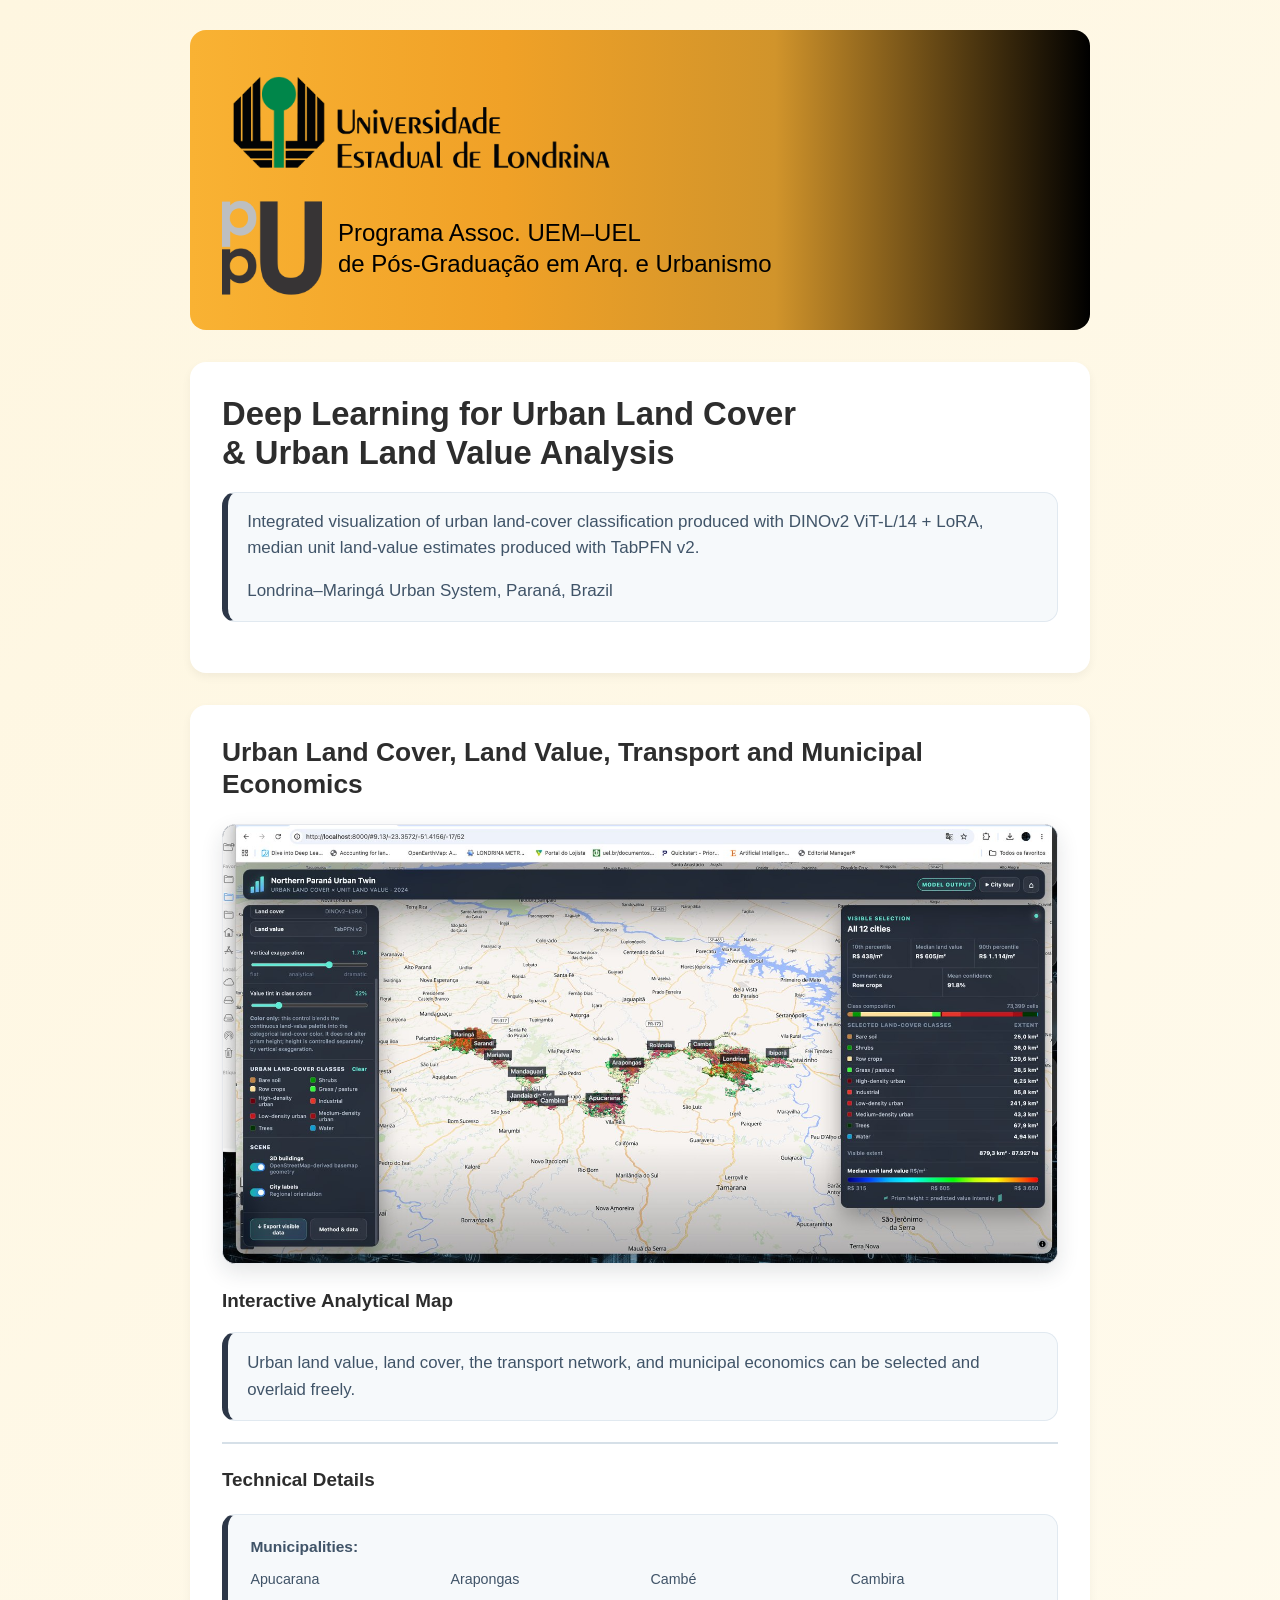
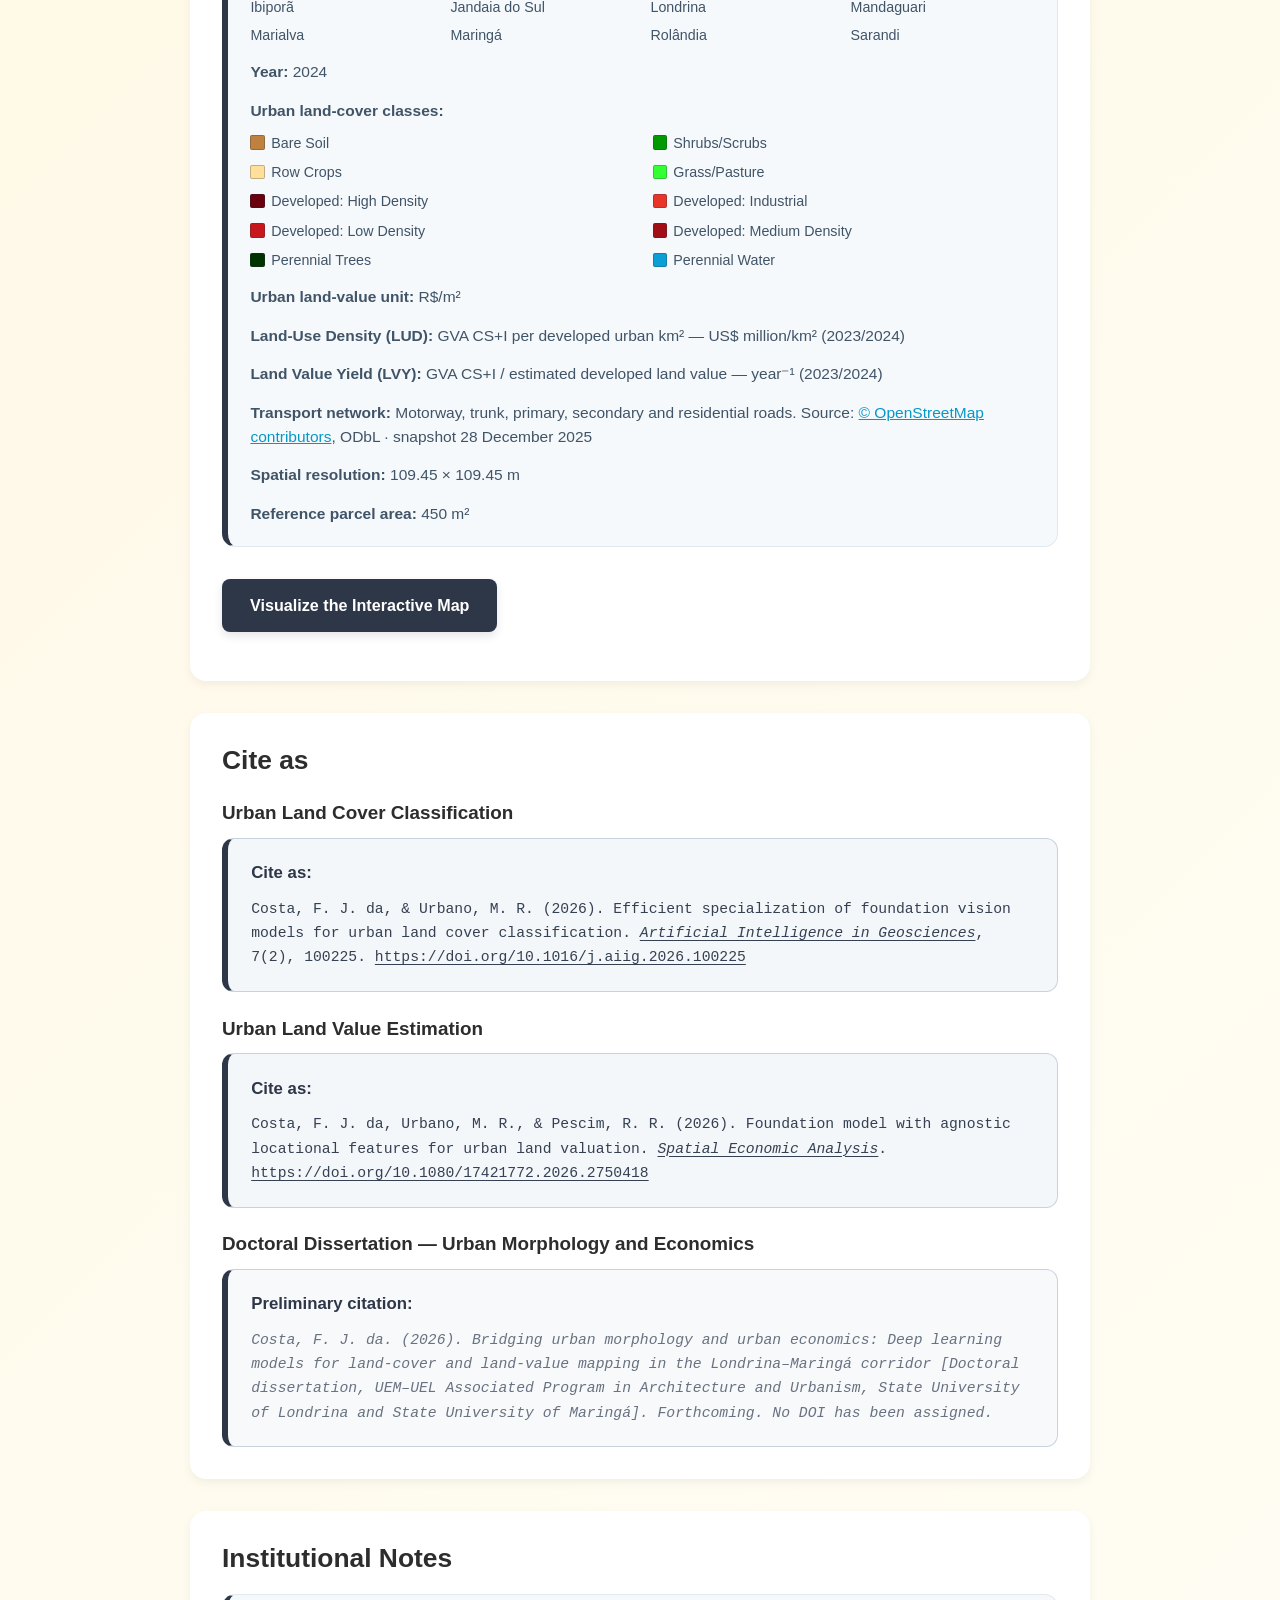
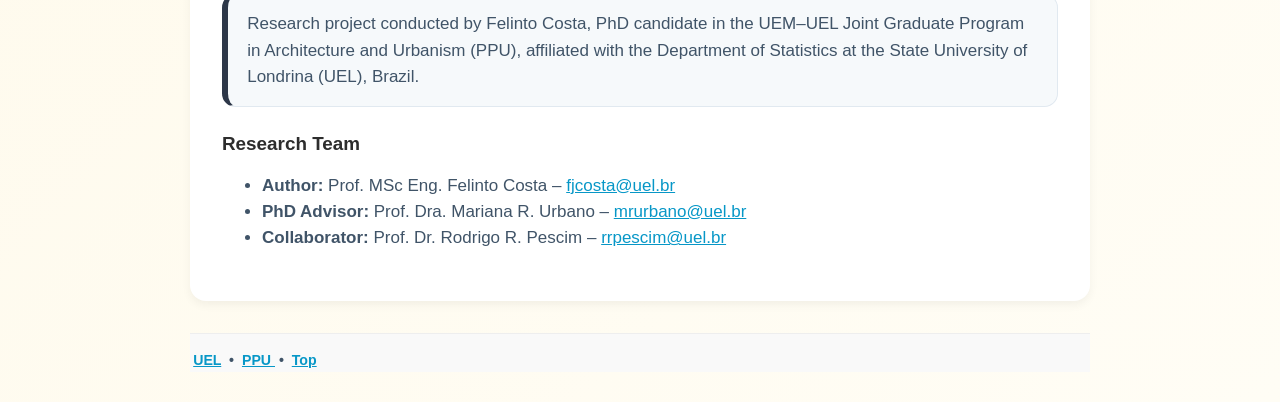
==== site/index.html @ 7b8588f8 "Add Spatial Economic Analysis DOI to land value citation Co-Authored-By: Claude Opus 5.5 <noreply@an" ====
<!DOCTYPE html>
<html lang="en">
<head>
  <meta charset="UTF-8" />
  <meta name="viewport" content="width=device-width, initial-scale=1" />
  <meta
    name="description"
    content="Interactive visualization of urban land cover, predicted unit land value, transportation and municipal land economics in the Londrina–Maringá urban system."
  />
  <title>Land Cover, Land Value, Transport and Municipal Land Economics — Northern Paraná</title>

  <style>
    :root {
      --primary: #F9B233;
      --primary-hover: #e5a326;
      --background-gradient:
        linear-gradient(135deg, #fef6e0 0%, #fffdf5 100%);
      --text: #2d2d2d;
      --body-text: #405468;
      --link: #0797c7;
      --line: #d6e0e8;
      --facts-background: #f6f9fb;
    }

    * {
      box-sizing: border-box;
    }

    html,
    body {
      background: var(--background-gradient);
    }

    html {
      scroll-behavior: smooth;
    }

    body {
      margin: 0 auto;
      max-width: 1400px;
      padding: 30px;
      color: var(--body-text);
      font-family:
        -apple-system, BlinkMacSystemFont, "Segoe UI", Roboto, Oxygen,
        Ubuntu, Cantarell, "Helvetica Neue", Arial, sans-serif;
      font-size: 17px;
      line-height: 1.55;
    }

    a {
      color: var(--link);
    }

    .institution-header {
      display: flex;
      flex-direction: column;
      align-items: flex-start;
      background:
        linear-gradient(
          to right,
          #F9B233 0%,
          #f0a127 35%,
          #d1942b 65%,
          #000000 100%
        );
      color: white;
      padding: 2rem;
      border-radius: 1rem;
      margin: 0 auto;
      max-width: 900px;
      gap: 1rem;
    }

    .logo-row {
      display: flex;
      flex-direction: row;
      gap: 1rem;
      align-items: center;
      width: 100%;
    }

    .institution-header img {
      display: block;
      margin: 0;
      height: auto;
      object-fit: contain;
    }

    .logo-uel {
      width: 400px;
      max-width: 72vw;
    }

    .logo-ppu {
      width: 100px;
      flex: 0 0 auto;
    }

    .institution-text {
      text-align: left;
      font-size: 1.5rem;
      line-height: 1.3;
      color: #000;
      font-family: Lato, Arial, sans-serif;
    }

    main.container {
      max-width: 900px;
      margin: 0 auto;
    }

    .block {
      background-color: white;
      padding: 2rem;
      border-radius: 1rem;
      margin-bottom: 2rem;
      box-shadow: 0 4px 10px rgba(0, 0, 0, 0.05);
    }

    main.container > .block:first-child {
      margin-top: 2rem;
    }

    .block h1,
    .block h2,
    .block h3 {
      color: var(--text);
      line-height: 1.2;
    }

    .block h1 {
      margin: 0 0 0.7rem;
      font-size: 2.05rem;
    }

    .block h2 {
      margin: 0 0 1rem;
      font-size: 1.65rem;
    }

    .block h3 {
      margin-top: 1.6rem;
      margin-bottom: 0.65rem;
      font-size: 1.18rem;
    }

    .block p {
      margin-top: 0;
    }

    .block a.contrast {
      display: inline-block;
      padding: 14px 28px;
      background: #2d3748;
      color: #ffffff;
      text-decoration: none;
      border-radius: 8px;
      transition: all 0.3s ease;
      font-weight: 600;
      font-size: 0.95em;
      box-shadow: 0 4px 10px rgba(0, 0, 0, 0.1);
      margin-top: 10px;
    }

    .block a.contrast:hover {
      background: #F9B233;
      color: #000000;
      transform: translateY(-3px);
      box-shadow: 0 6px 15px rgba(249, 178, 51, 0.4);
    }

    .map-preview {
      margin: 1.5rem 0;
      border-radius: 0.8rem;
      overflow: hidden;
      border: 1px solid #e5e7eb;
      box-shadow: 0 8px 22px rgba(25, 35, 45, 0.12);
      background: #1f2937;
    }

    .map-preview img {
      display: block;
      width: 100%;
      height: auto;
      margin: 0;
    }

    .facts {
      display: grid;
      grid-template-columns: 1fr;
      gap: 0.9rem;
      margin: 1.35rem 0;
      padding: 1.3rem 1.4rem;
      background: var(--facts-background);
      border: 1px solid #e1e9f0;
      border-left: 6px solid #2d3748;
      border-radius: 0.85rem;
      font-size: 0.97rem;
    }

    .facts p {
      margin: 0;
    }

    .map-section-divider {
      border: 0;
      border-top: 2px solid var(--line);
      margin: 1.3rem 0;
    }

    .map-intro {
      max-width: 52rem;
      margin-bottom: 0;
      font-size: 1.05rem;
      line-height: 1.65;
    }

    .overview-box {
      margin: 1.2rem 0;
      padding: 1rem 1.2rem;
      background: var(--facts-background);
      border: 1px solid #e1e9f0;
      border-left: 6px solid #2d3748;
      border-radius: 0.85rem;
    }

    .overview-box .map-intro {
      margin: 0;
    }

    .overview-box p:last-child {
      margin-bottom: 0;
    }

    .municipality-list {
      display: grid;
      grid-template-columns: repeat(4, minmax(0, 1fr));
      gap: 0.35rem 1rem;
      margin-top: 0.55rem;
      font-size: 0.92em;
    }

    .land-cover-class-list {
      display: grid;
      grid-template-columns: repeat(2, minmax(0, 1fr));
      gap: 0.45rem 1.25rem;
      margin-top: 0.55rem;
      font-size: 0.92em;
    }

    .land-cover-class-list span {
      display: flex;
      align-items: center;
      gap: 0.4rem;
    }

    .land-cover-class-list span::before {
      content: "";
      width: 0.78rem;
      height: 0.78rem;
      flex: 0 0 0.78rem;
      border: 1px solid rgba(35, 47, 62, 0.28);
      border-radius: 2px;
      background: var(--class-color);
    }

    .reference {
      font-size: 0.93rem;
      line-height: 1.55;
    }

    .citation-entry {
      margin-top: 1.4rem;
    }

    .citation-entry h3 {
      margin-bottom: 0.8rem;
    }

    .cite-box {
      background: #f4f7fa;
      border: 1px solid #c8d2df;
      border-left: 6px solid #2d3748;
      border-radius: 0.75rem;
      padding: 1.35rem 1.45rem;
      box-shadow: none;
    }

    .cite-box strong {
      display: block;
      margin-bottom: 0.65rem;
      color: #2d3748;
      font-size: 1.05rem;
      font-family:
        -apple-system, BlinkMacSystemFont, "Segoe UI", Roboto, Arial, sans-serif;
    }

    .cite-box p {
      margin: 0;
      color: #354052;
      font-family:
        "SFMono-Regular", Consolas, "Liberation Mono", Menlo, monospace;
      font-size: 0.92rem;
      line-height: 1.65;
      overflow-wrap: anywhere;
    }

    .cite-box a {
      color: inherit;
      text-decoration-thickness: 1px;
      text-underline-offset: 0.18em;
    }

    .cite-box.reserved {
      background: #f8f9fb;
      border-left-color: #2d3748;
    }

    .cite-box.reserved p {
      color: #687281;
      font-style: italic;
    }

    footer {
      max-width: 900px;
      margin: 0 auto;
      background: #f9f9f9;
      border-top: 1px solid #eee;
      padding: 1rem 0 0;
    }

    footer small {
      display: block;
      padding: 0 0.2rem;
      font-weight: 600;
    }

    @media (max-width: 720px) {
      body {
        padding: 14px;
      }

      .institution-header,
      .block {
        padding: 1.25rem;
      }

      .institution-text {
        font-size: 1rem;
      }

      .logo-uel {
        width: min(400px, 76vw);
      }

      .logo-ppu {
        width: 76px;
      }

      .facts {
        grid-template-columns: 1fr;
      }

      .municipality-list {
        grid-template-columns: repeat(2, minmax(0, 1fr));
      }

      .land-cover-class-list {
        grid-template-columns: 1fr;
      }
    }
  </style>
</head>

<body id="top">
  <section class="institution-header">
    <div class="logo-row">
      <img
        class="logo-uel"
        src="[data-uri]"
        alt="Logo da Universidade Estadual de Londrina"
      />
    </div>

    <div class="logo-row">
      <img
        class="logo-ppu"
        src="[data-uri]"
        alt="Logo do Programa Associado UEM–UEL de Pós-Graduação em Arquitetura e Urbanismo"
      />
      <div class="institution-text">
        <span>
          Programa Assoc. UEM–UEL<br />
          de Pós-Graduação em Arq. e Urbanismo
        </span>
      </div>
    </div>
  </section>

  <main class="container">
    <section class="block">
      <h1>
        Deep Learning for Urban Land Cover<br />
        &amp; Urban Land Value Analysis
      </h1>
      <div class="overview-box">
        <p>
          Integrated visualization of urban land-cover classification produced
          with DINOv2 ViT-L/14 + LoRA, median unit land-value estimates produced
          with TabPFN v2.
        </p>
        <p>Londrina–Maringá Urban System, Paraná, Brazil</p>
      </div>
    </section>

    <section class="block" id="map3d">
      <h2>Urban Land Cover, Land Value, Transport and Municipal Economics</h2>

      <div class="map-preview">
        <img
          src="[data-uri]"
          alt="Preview of the interactive three-dimensional urban land-cover, land-value and transport map"
        />
      </div>

      <h3>Interactive Analytical Map</h3>

      <div class="overview-box">
        <p class="map-intro">
          Urban land value, land cover, the transport network, and municipal
          economics can be selected and overlaid freely.
        </p>
      </div>

      <hr class="map-section-divider" />

      <h3>Technical Details</h3>

      <div class="facts">
        <div>
          <p><strong>Municipalities:</strong></p>
          <div class="municipality-list" aria-label="Municipalities covered by the portal">
            <span>Apucarana</span>
            <span>Arapongas</span>
            <span>Cambé</span>
            <span>Cambira</span>
            <span>Ibiporã</span>
            <span>Jandaia do Sul</span>
            <span>Londrina</span>
            <span>Mandaguari</span>
            <span>Marialva</span>
            <span>Maringá</span>
            <span>Rolândia</span>
            <span>Sarandi</span>
          </div>
        </div>
        <p><strong>Year:</strong> 2024</p>
        <div>
          <p><strong>Urban land-cover classes:</strong></p>
          <div class="land-cover-class-list" aria-label="Urban land-cover classes">
            <span style="--class-color: #bf8040">Bare Soil</span>
            <span style="--class-color: #009900">Shrubs/Scrubs</span>
            <span style="--class-color: #ffdf99">Row Crops</span>
            <span style="--class-color: #33ff33">Grass/Pasture</span>
            <span style="--class-color: #69000d">Developed: High Density</span>
            <span style="--class-color: #e93529">Developed: Industrial</span>
            <span style="--class-color: #c7171c">Developed: Low Density</span>
            <span style="--class-color: #a10e15">Developed: Medium Density</span>
            <span style="--class-color: #003300">Perennial Trees</span>
            <span style="--class-color: #0b9fd5">Perennial Water</span>
          </div>
        </div>
        <p><strong>Urban land-value unit:</strong> R$/m²</p>
        <p><strong>Land-Use Density (LUD):</strong> GVA CS+I per developed urban km² — US$ million/km² (2023/2024)</p>
        <p><strong>Land Value Yield (LVY):</strong> GVA CS+I / estimated developed land value — year⁻¹ (2023/2024)</p>
        <p>
          <strong>Transport network:</strong> Motorway, trunk, primary,
          secondary and residential roads. Source:
          <a href="https://www.openstreetmap.org/" target="_blank" rel="noopener">© OpenStreetMap contributors</a>,
          ODbL · snapshot 28 December 2025
        </p>
        <p><strong>Spatial resolution:</strong> 109.45 × 109.45 m</p>
        <p><strong>Reference parcel area:</strong> 450 m²</p>
      </div>

      <p>
        <a href="map3d/" class="contrast">
          Visualize the Interactive Map
        </a>
      </p>
    </section>

    <section class="block">
      <h2>Cite as</h2>

      <div class="citation-entry">
        <h3>Urban Land Cover Classification</h3>
        <div class="cite-box">
          <strong>Cite as:</strong>
          <p>
            Costa, F. J. da, &amp; Urbano, M. R. (2026).
            Efficient specialization of foundation vision models for urban land
            cover classification.
            <em><a
              href="https://www.sciencedirect.com/journal/artificial-intelligence-in-geosciences"
              target="_blank"
              rel="noopener"
            >Artificial Intelligence in Geosciences</a></em>, 7(2), 100225.
            <a
              href="https://doi.org/10.1016/j.aiig.2026.100225"
              target="_blank"
              rel="noopener"
            >https://doi.org/10.1016/j.aiig.2026.100225</a>
          </p>
        </div>
      </div>

      <div class="citation-entry">
        <h3>Urban Land Value Estimation</h3>
        <div class="cite-box">
          <strong>Cite as:</strong>
          <p>
            Costa, F. J. da, Urbano, M. R., &amp; Pescim, R. R. (2026).
            Foundation model with agnostic locational features for urban land
            valuation. <em><a href="https://www.tandfonline.com/journals/rsea20"
            target="_blank" rel="noopener">Spatial Economic Analysis</a></em>.
            <a
              href="https://doi.org/10.1080/17421772.2026.2750418"
              target="_blank"
              rel="noopener"
            >https://doi.org/10.1080/17421772.2026.2750418</a>
          </p>
        </div>
      </div>

      <div class="citation-entry">
        <h3>Doctoral Dissertation — Urban Morphology and Economics</h3>
        <div class="cite-box reserved">
          <strong>Preliminary citation:</strong>
          <p>
            Costa, F. J. da. (2026). <em>Bridging urban morphology and urban
            economics: Deep learning models for land-cover and land-value
            mapping in the Londrina–Maringá corridor</em> [Doctoral
            dissertation, UEM–UEL Associated Program in Architecture and
            Urbanism, State University of Londrina and State University of
            Maringá]. Forthcoming. No DOI has been assigned.
          </p>
        </div>
      </div>
    </section>

    <section class="block">
      <h2>Institutional Notes</h2>
      <div class="overview-box">
        <p>
          Research project conducted by Felinto Costa, PhD candidate in the
          UEM–UEL Joint Graduate Program in Architecture and Urbanism (PPU),
          affiliated with the Department of Statistics at the State University
          of Londrina (UEL), Brazil.
        </p>
      </div>

      <h3>Research Team</h3>
      <ul>
        <li>
          <strong>Author:</strong>
          Prof. MSc Eng. Felinto Costa –
          <a href="mailto:fjcosta@uel.br">fjcosta@uel.br</a>
        </li>
        <li>
          <strong>PhD Advisor:</strong>
          Prof. Dra. Mariana R. Urbano –
          <a href="mailto:mrurbano@uel.br">mrurbano@uel.br</a>
        </li>
        <li>
          <strong>Collaborator:</strong>
          Prof. Dr. Rodrigo R. Pescim –
          <a href="mailto:rrpescim@uel.br">rrpescim@uel.br</a>
        </li>
      </ul>
    </section>
  </main>

  <footer class="container">
    <small>
      <a href="https://www.uel.br" target="_blank" rel="noopener">UEL</a>
      &nbsp;•&nbsp;
      <a
        href="https://www.uel.br/pos/ppuarqurb_uem_uel/"
        target="_blank"
        rel="noopener"
      >
        PPU
      </a>
      &nbsp;•&nbsp;
      <a href="#top">Top</a>
    </small>
  </footer>
</body>
</html>
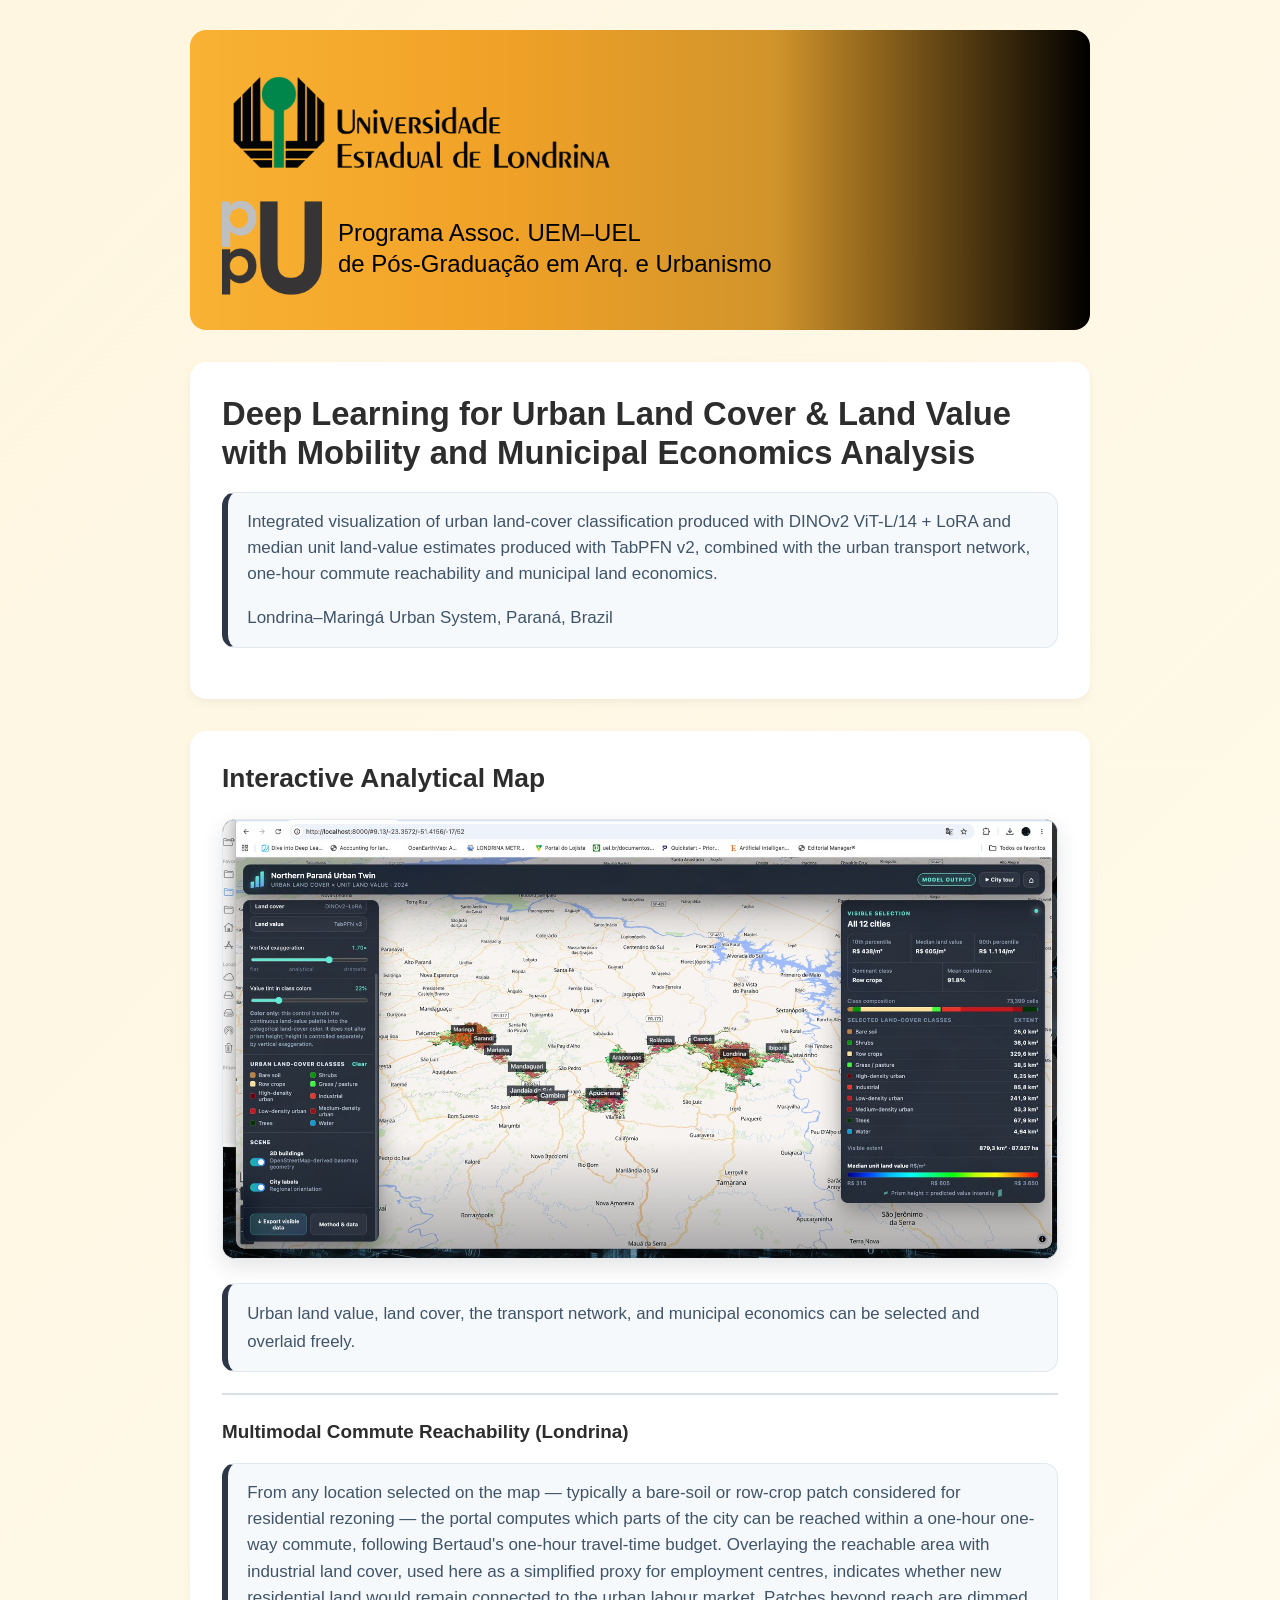
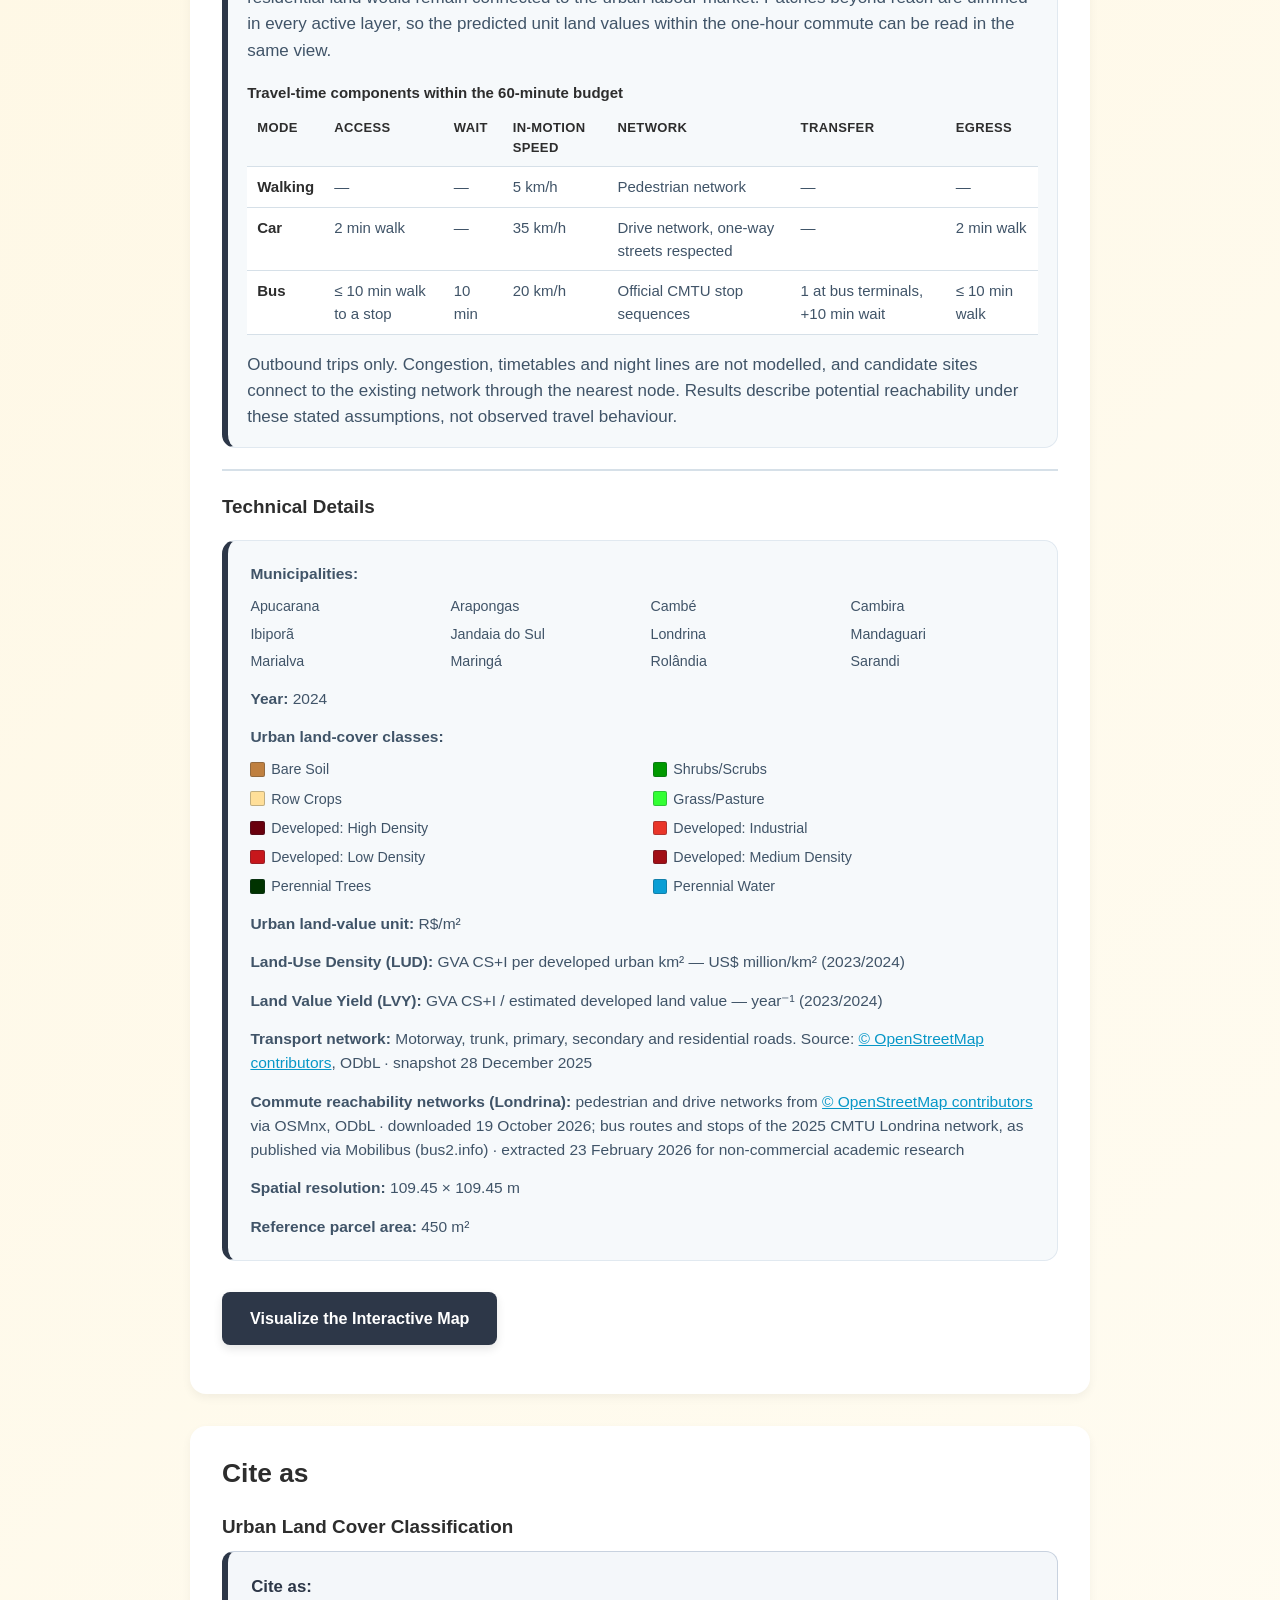
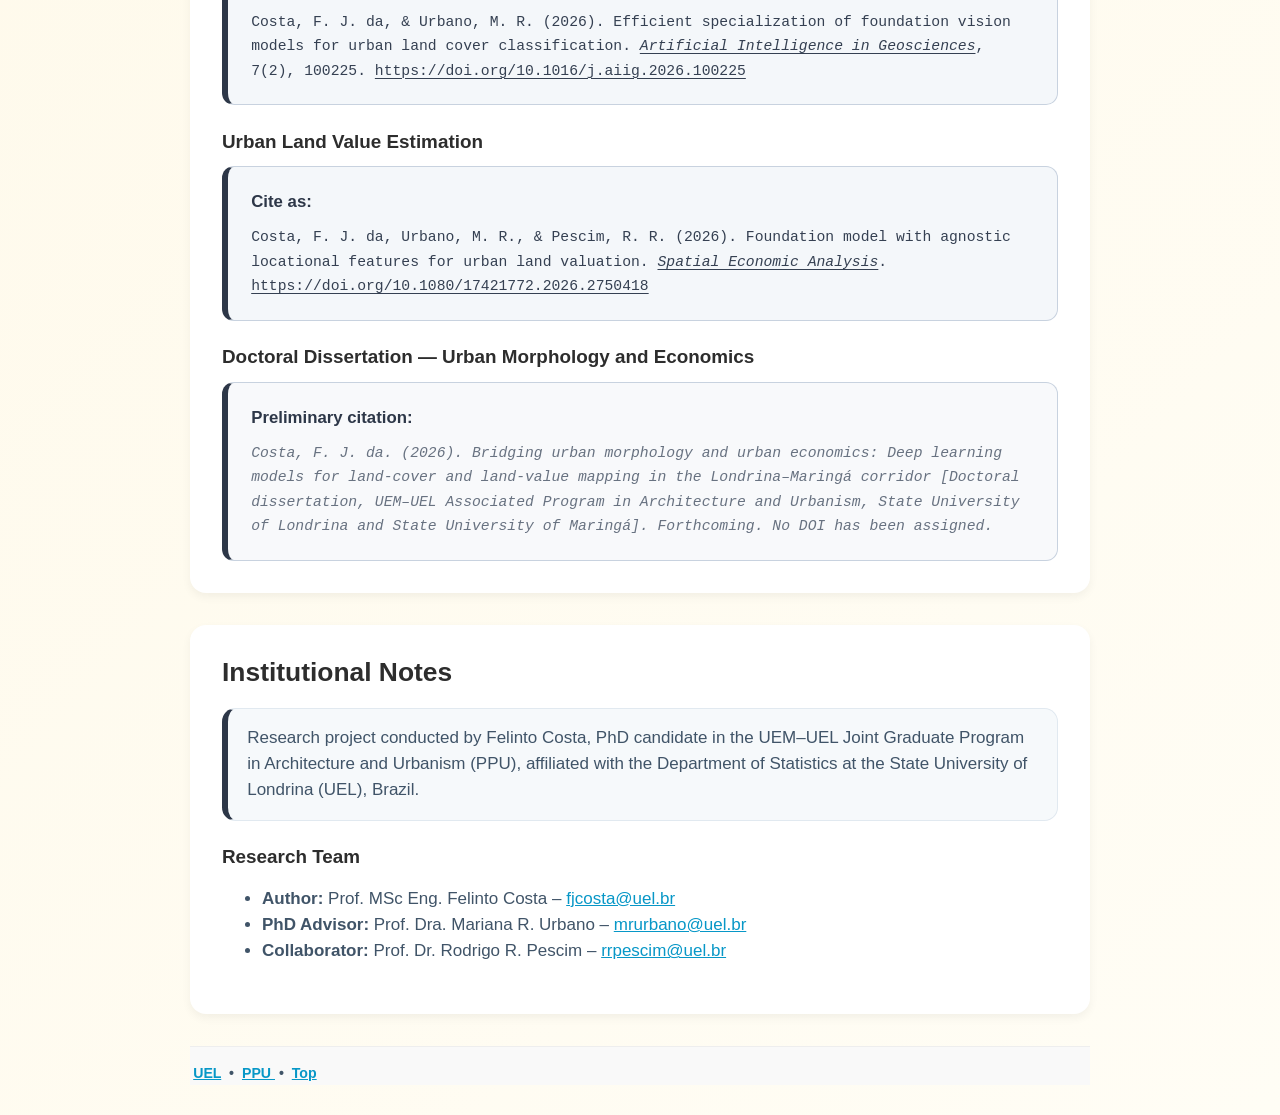
==== commit 06080101: "Add multimodal one-hour commute reachability for Londrina Click a location to compute the outbound o" ====
--- a/site/index.html
+++ b/site/index.html
@@ -5,9 +5,9 @@
   <meta name="viewport" content="width=device-width, initial-scale=1" />
   <meta
     name="description"
-    content="Interactive visualization of urban land cover, predicted unit land value, transportation and municipal land economics in the Londrina–Maringá urban system."
+    content="Interactive visualization of urban land cover, predicted unit land value, urban mobility (transport network and one-hour commute reachability) and municipal land economics in the Londrina–Maringá urban system."
   />
-  <title>Land Cover, Land Value, Transport and Municipal Land Economics — Northern Paraná</title>
+  <title>Land Cover, Land Value, Mobility and Municipal Land Economics — Northern Paraná</title>
 
   <style>
     :root {
@@ -215,6 +215,48 @@
       line-height: 1.65;
     }
 
+    .table-scroll {
+      overflow-x: auto;
+      margin: 0 0 1em;
+    }
+
+    .reach-table {
+      width: 100%;
+      min-width: 640px;
+      border-collapse: collapse;
+      font-size: 15px;
+      background: #fff;
+    }
+
+    .reach-table caption {
+      caption-side: top;
+      text-align: left;
+      font-weight: 600;
+      color: var(--text);
+      padding-bottom: 6px;
+    }
+
+    .reach-table th,
+    .reach-table td {
+      padding: 8px 10px;
+      border-bottom: 1px solid var(--line);
+      text-align: left;
+      vertical-align: top;
+    }
+
+    .reach-table thead th {
+      background: var(--facts-background);
+      color: var(--text);
+      font-size: 13px;
+      text-transform: uppercase;
+      letter-spacing: .03em;
+    }
+
+    .reach-table tbody th {
+      color: var(--text);
+      white-space: nowrap;
+    }
+
     .overview-box {
       margin: 1.2rem 0;
       padding: 1rem 1.2rem;
@@ -400,35 +442,104 @@
   <main class="container">
     <section class="block">
       <h1>
-        Deep Learning for Urban Land Cover<br />
-        &amp; Urban Land Value Analysis
+        Deep Learning for Urban Land Cover &amp; Land Value<br />
+        with Mobility and Municipal Economics Analysis
       </h1>
       <div class="overview-box">
         <p>
           Integrated visualization of urban land-cover classification produced
-          with DINOv2 ViT-L/14 + LoRA, median unit land-value estimates produced
-          with TabPFN v2.
+          with DINOv2 ViT-L/14 + LoRA and median unit land-value estimates produced
+          with TabPFN v2, combined with the urban transport network, one-hour
+          commute reachability and municipal land economics.
         </p>
         <p>Londrina–Maringá Urban System, Paraná, Brazil</p>
       </div>
     </section>
 
     <section class="block" id="map3d">
-      <h2>Urban Land Cover, Land Value, Transport and Municipal Economics</h2>
+      <h2>Interactive Analytical Map</h2>
 
       <div class="map-preview">
         <img
           src="[data-uri]